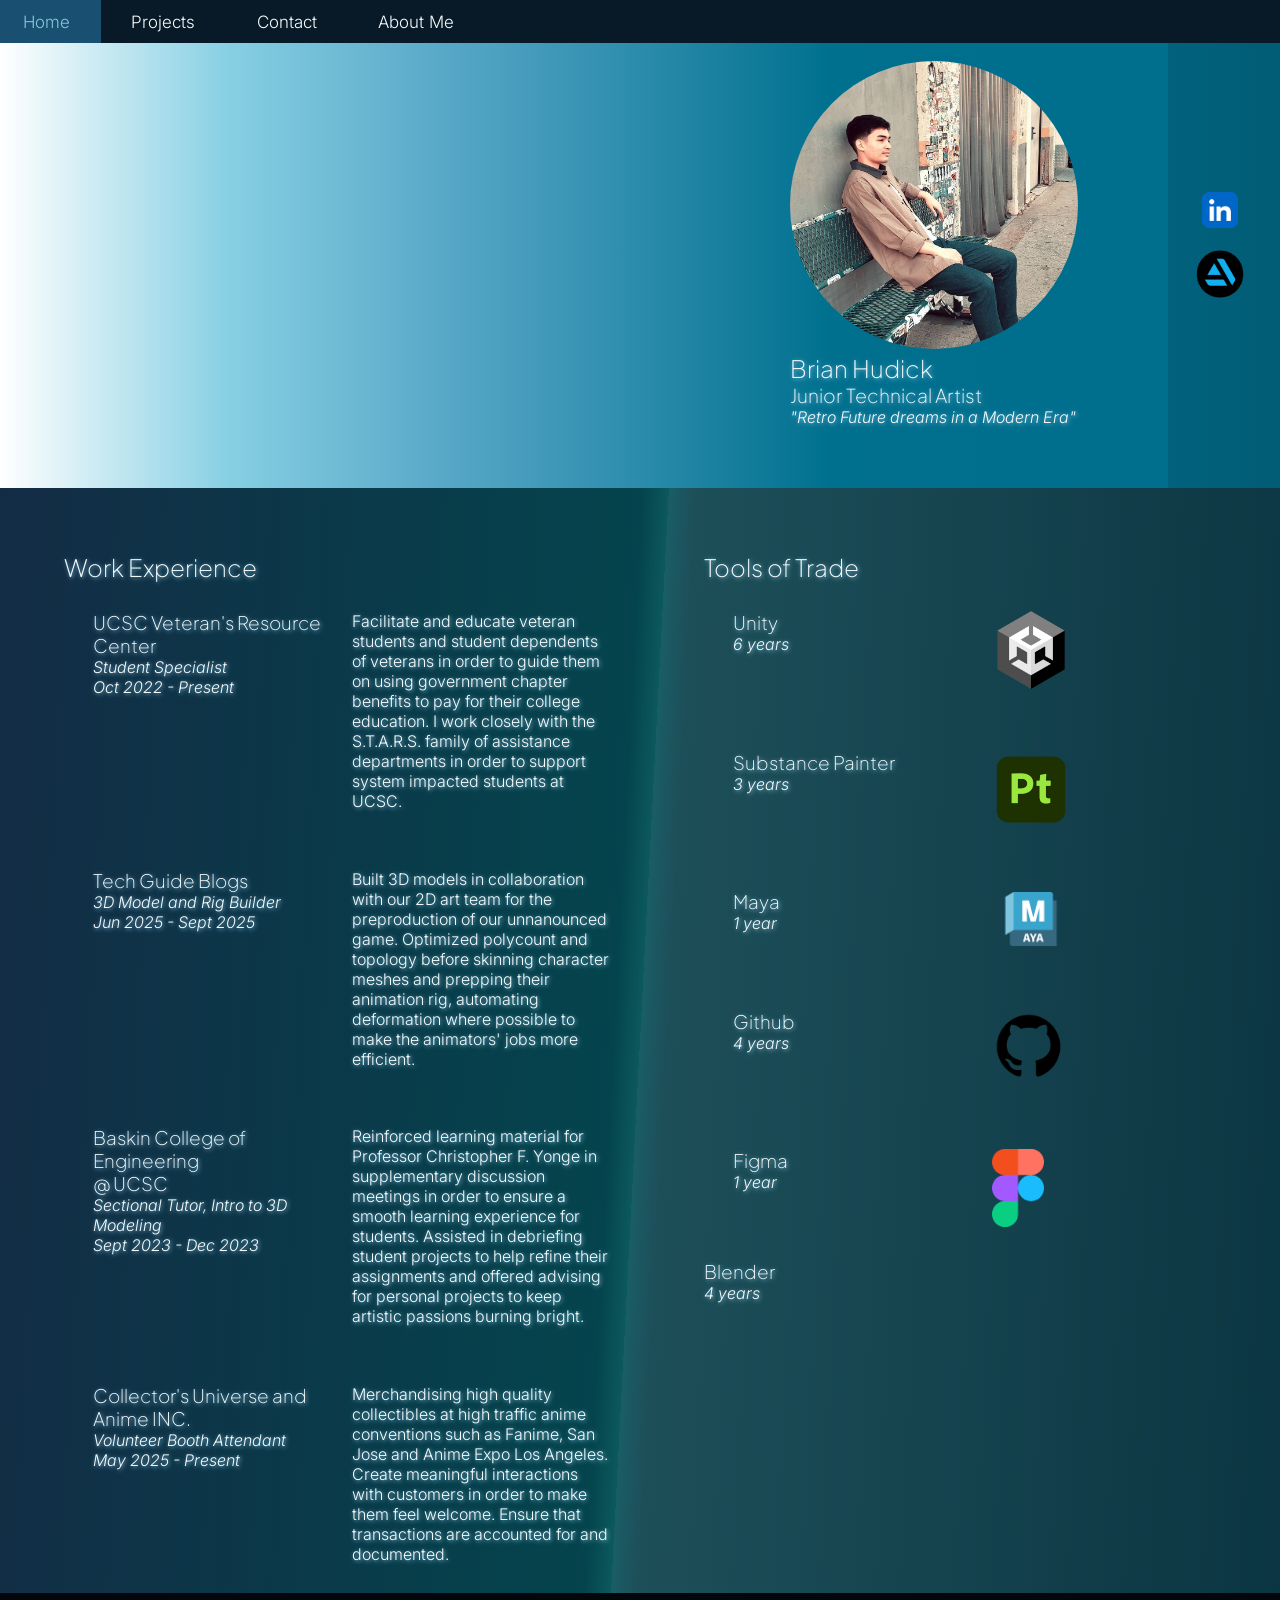
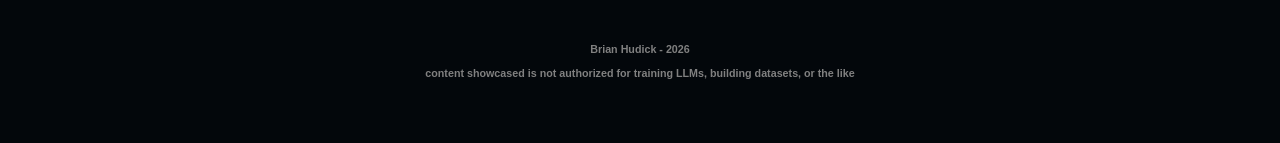
==== index.html @ d1c99e24 "updated topnav" ====
<!DOCTYPE html>
<html>
<head>
	<!-- This title is used for tabs and bookmarks -->
	<title>Portfolio of Brian Hudick</title>

	<!-- Use UTF character set, a good idea with any webpage -->
  <meta charset="UTF-8" />
	<!-- Set viewport so page remains consistently scaled w narrow devices -->
  <meta name="viewport" content="width=device-width, initial-scale=1.0" />
	<!-- Include a sitewide CSS file for consistent styling across the site -->
	<link rel="stylesheet" type="text/css" href="../css/site.css">
	<!-- Experiment-specifc CSS file for any special styling of this particular page -->
	<link rel="stylesheet" type="text/css" href="../css/homepage.css">

    <link rel="preconnect" href="https://fonts.googleapis.com">
    <link rel="preconnect" href="https://fonts.gstatic.com" crossorigin>
    <link href="https://fonts.googleapis.com/css2?family=Inter:ital,opsz,wght@0,14..32,100..900;1,14..32,100..900&family=Plus+Jakarta+Sans:ital,wght@0,200..800;1,200..800&display=swap" rel="stylesheet">
	<!-- Link to javascript file - DEFER waits until all elements are rendered -->
	<script type="text/javascript" src="./js/experiment.js"></script>
</head>
<body>
    <div class="topnav">
        <a class="active" href="#home">Home</a>
        <a href="#news">Projects</a>
        <a href="#contact">Contact</a>
        <a href="../pages/about.html">About Me</a>
    </div>

	<!-- Style this page by changing the CSS in ../css/site.css or css/experiment.css -->
	<main id="content">
		<section class="banner">
			<div class="minor-section">
					
			</div>
            <div class="portait-section">
                <!-- Note that all filenames use lowercase and no spaces -->
                    <div class="image-wrapper" style="justify-content: center; width: 100%;">
                        <img class="circle-img" src="../images/portrait.jpg" width= 100%>
                    </div>
                    <div style="justify-content: center;">
                        <h1>Brian Hudick</h1>
                        <h2>Junior Technical Artist</h2>
                        <i>"Retro Future dreams in a Modern Era"</i>
                    </div>
            </div>
            <div class="link-section">
                    <a href="https://www.linkedin.com/in/brian-a-hudick/" title="linkedin" target="_blank" rel="noopener noreferrer">
                        <img class= "clickable-icon"src="../images/LinkedIn-Logo.png"></img>
                    </a>

                    <a href="https://www.artstation.com/rye_089" title="artstation" target="_blank" rel="noopener noreferrer">
                        <img class= "clickable-icon"src="../images/Artstation-Logo-Black.png" ></img>
                    </a>
            </div>

		</section>
        <section class = "two-column">

            <div class="list-container">
                <h1>Work Experience</h1>
                <div class="list-item">
                    <div>
                        <h3>UCSC Veteran's Resource Center</h3>
                        <i>Student Specialist<br>Oct 2022 - Present</i>
                    </div>
                    <div>
                        <p>Facilitate and educate veteran students and student dependents of veterans in order to guide them on using government chapter benefits to pay for their college education. I work closely with the S.T.A.R.S. family of assistance departments in order to support system impacted students at UCSC.</p>
                    </div>
                </div>

                <div class="list-item">
                    <div>
                        <h3>Tech Guide Blogs</h3>
                        <i>3D Model and Rig Builder<br>Jun 2025 - Sept 2025</i>
                    </div>
                    <div>
                        <p>Built 3D models in collaboration with our 2D art team for the preproduction of our unnanounced game. Optimized polycount and topology before skinning character meshes and prepping their animation rig, automating deformation where possible to make the animators' jobs more efficient.</p>
                    </div>
                </div>

                <div class="list-item">
                    <div>
                        <h3>Baskin College of Engineering<br>@ UCSC</h3>
                        <i>Sectional Tutor, Intro to 3D Modeling <br> Sept 2023 - Dec 2023</i>
                    </div>
                    <div>
                        <p>Reinforced learning material for Professor Christopher F. Yonge in supplementary discussion meetings in order to ensure a smooth learning experience for students. Assisted in debriefing student projects to help refine their assignments and offered advising for personal projects to keep artistic passions burning bright.</p>
                    </div>
                </div>

                <div class="list-item">
                    <div>
                        <h3>Collector's Universe and Anime INC.</h3>
                        <i>Volunteer Booth Attendant<br> May 2025 - Present</i>
                    </div>
                    <div>
                        <p>Merchandising high quality collectibles at high traffic anime conventions such as Fanime, San Jose and Anime Expo Los Angeles. Create meaningful interactions with customers in order to make them feel welcome. Ensure that transactions are accounted for and documented.</p>
                    </div>
                </div>
            </div>
            <div class="list-container">
                <h1>Tools of Trade</h1>
                <div class="list-item">
                    <div>
                        <h3>Unity</h3>
                        <i>6 years</i>
                    </div>
                    <div>
                        <img src="../images/Unity-logo.png" alt="unity logo" width="30%">
                    </div>
                </div>

                <div class="list-item">
                    <div>
                        <h3>Substance Painter</h3>
                        <i>3 years</i>
                    </div>
                    <div>
                        <img src="../images/substance-logo.png" alt="substance logo" width="30%">
                    </div>
                </div>

                <div class="list-item">
                    <div>
                        <h3>Maya</h3>
                        <i>1 year</i>
                    </div>
                    <div>
                        <img src="../images/maya-logo.png" alt="maya logo" width="30%">
                    </div>
                </div>

                <div class="list-item">
                    <div>
                        <h3>Github</h3>
                        <i>4 years</i>
                    </div>
                    <div>
                        <img src="../images/github_logo.png" alt="github logo" width="30%">
                    </div>
                </div>

                <div class="list-item">
                    <div>
                        <h3>Figma</h3>
                        <i>1 year</i>
                    </div>
                    <div>
                        <img src="../images/figma-logo.png" alt="figma logo" width="20%">
                    </div>
                </div>

                <h3>Blender</h3>
                <i>4 years</i>
                
            </div>
        </section>
        <section id="footer">
            <div>
                <h6>Brian Hudick - 2026<br><br>
                content showcased is not authorized for training LLMs, building datasets, or the like</h6>
            </div>
        </section>
	</main>
</body>
</html>
---- css/site.css ----
html, body {
  margin: 0;
  padding: 0;
  height: 100%;
}

body{
  background: rgb(51,3,155);
  background: linear-gradient(0deg, rgba(51,3,155,1) 0%, rgba(50,57,130,1) 22%, rgba(14,5,49,1) 100%);
}

h1, h2, h3 {
  margin: 0;
  padding: 0;
  /* font-size: 1.2em; */
  font-family: "Plus Jakarta Sans";
  font-weight: lighter;
  color: #F6FBFC;
  text-shadow: #89C4E0 1px 1px 4px;
}



p{
  margin: 0;
  padding: 0;
  /* font-size: 1.2em; */
  font-family: "Inter";
  font-weight: 300;
  color: #F6FBFC;
  text-shadow: #89C4E0 1px 1px 4px;

}

i{
  margin: 0;
  padding: 0;
  /* font-size: 1.2em; */
  font-family: "Inter";
  font-weight: 300;
  color: #F6FBFC;
  text-shadow: #89C4E0 1px 1px 4px;

}

#content {
  width: 100vw;
  margin: 0px;
  padding: 0px;
  justify-content: center;
  font-family: sans-serif;
}

.circle-img {

    margin-left: auto;
    margin-right: auto;
    border-radius: 50%;
    object-fit: none;
    object-position: 0% 40%;
}

/* Add a black background color to the top navigation */
.topnav {
  background-color: #081927;
  overflow: hidden;
  width: 120%;
  margin-left: -0.6%;
  margin-right: -10%;
  margin-top: 0%;
  position: fixed;
  top: 0;
}

/* Style the links inside the navigation bar */
.topnav a {
  float: inline-start ;
  color: #F6FBFC;
  font-family: "Inter";
  font-weight: 300;
  text-align: center;
  padding: 0.75% 2%;
  text-decoration: none;
  font-size: 17px;
}

.topnav a:visited{
    color: #F6FBFC;
    background-color: transparent;
    text-decoration: none;
  }

/* Change the color of links on hover */
.topnav a:hover {
  background-color: #F6FBFC;
  color: #03070B;
}

/* Add a color to the active/current link */
.topnav a.active {
  background-color: #194F70;
  color: #89C4E0;
}


.minor-section {
  
  width: 65%;
}

.minor-section h2 {
  font-size: 1.2em;
}

.portait-section {
  display: flex;
  flex-direction: column;
  padding: 10px;
  justify-content: center;
  width: 30%;
}

.portait-section h1{
    justify-content: center;
}

.clickable-icon{
    aspect-ratio: 1/1;
    width: 100%;
    height: auto;

}
.link-section {
  display: flex;
  justify-content: center;
  flex-direction: column;
  padding: 30px;
  width: 5%;
  
}

#footer{
  display: flex;
  flex-direction: row;
  justify-content: center;
  background: #03070B;
  color: gray;
  padding-top: 2%;
  padding-bottom: 3%;
  text-align: center;
  font-family: "verdana", sans-serif;

}

.portait-section h2{
  font-size: 1.2em;
}

/* Set the image to be responsive */
.image-wrapper img {
    aspect-ratio: 1/1;
    width: 80%;
    object-fit: cover;
    overflow: hidden;
    justify-content: right;
}

/* Set the canvas element to be the full size of the container */
canvas {
  width: 100%;
  height: 100%;
}

.fullscreen-box {
  display: flex;
  justify-content: flex-end; /* Aligns the button to the right */
  margin-top: 0.25em;
}

.fullscreen-box button {
  font-size: 0.6em;
}




body.is-fullscreen #canvas-container {
  position: fixed; /* Use 'fixed' instead of 'absolute' to ensure it covers the entire screen */
  top: 0;
  left: 0; /* Add 'left: 0' to align it properly to the top-left corner */
  width: 100vw !important;
  height: 100vh !important;
  margin: 0; /* Remove any default margins */
  z-index: 1000; /* Ensure it's above other content */
}
---- css/homepage.css ----
.image-wrapper {
  width: 100%x;
  padding: 0;
  border-radius: 10px;
  overflow: hidden;
}

.two-column {
  display: flex;
  flex-direction: row;
  justify-content: center;
  background: linear-gradient(93deg,rgba(19, 44, 69, 1) 0%, rgba(4, 68, 77, 1) 48%, rgba(12, 89, 92, 1) 50%, rgba(26, 93, 102, 1) 50%, rgba(29, 79, 89, 1) 52%, rgba(11, 53, 66, 1) 100%);
}

.banner {
  margin: 0px 0;
  display: flex;
  flex-direction: row;
  background: rgb(0,0,0);
  padding-top: 4%;
  padding-bottom: 4%;
  background: #ffffff;
  background: linear-gradient(90deg,rgba(255, 255, 255, 1) 0%, rgba(134, 207, 227, 1) 18%, rgba(87, 167, 199, 1) 35%, rgba(0, 112, 143, 1) 65%, rgba(0, 110, 141, 1) 91.25%, rgba(1, 98, 125, 1) 91.25%, rgba(1, 92, 117, 1) 100%);
}

.two-column>*:nth-child(1) {
  flex: 1;
}

.two-column>*:nth-child(2) {
  flex: 1;
}

.list-container{
  display: flex;
  flex-direction: column;
  padding-left: 5%;
  padding-top: 5%;
}

.list-item{
  display: flex;
  justify-content: left;
  flex-direction: row;
  padding: 5%;
}

.list-item>*:nth-child(1) {
  flex: 1;
}

.list-item>*:nth-child(2) {
  flex: 1;
}
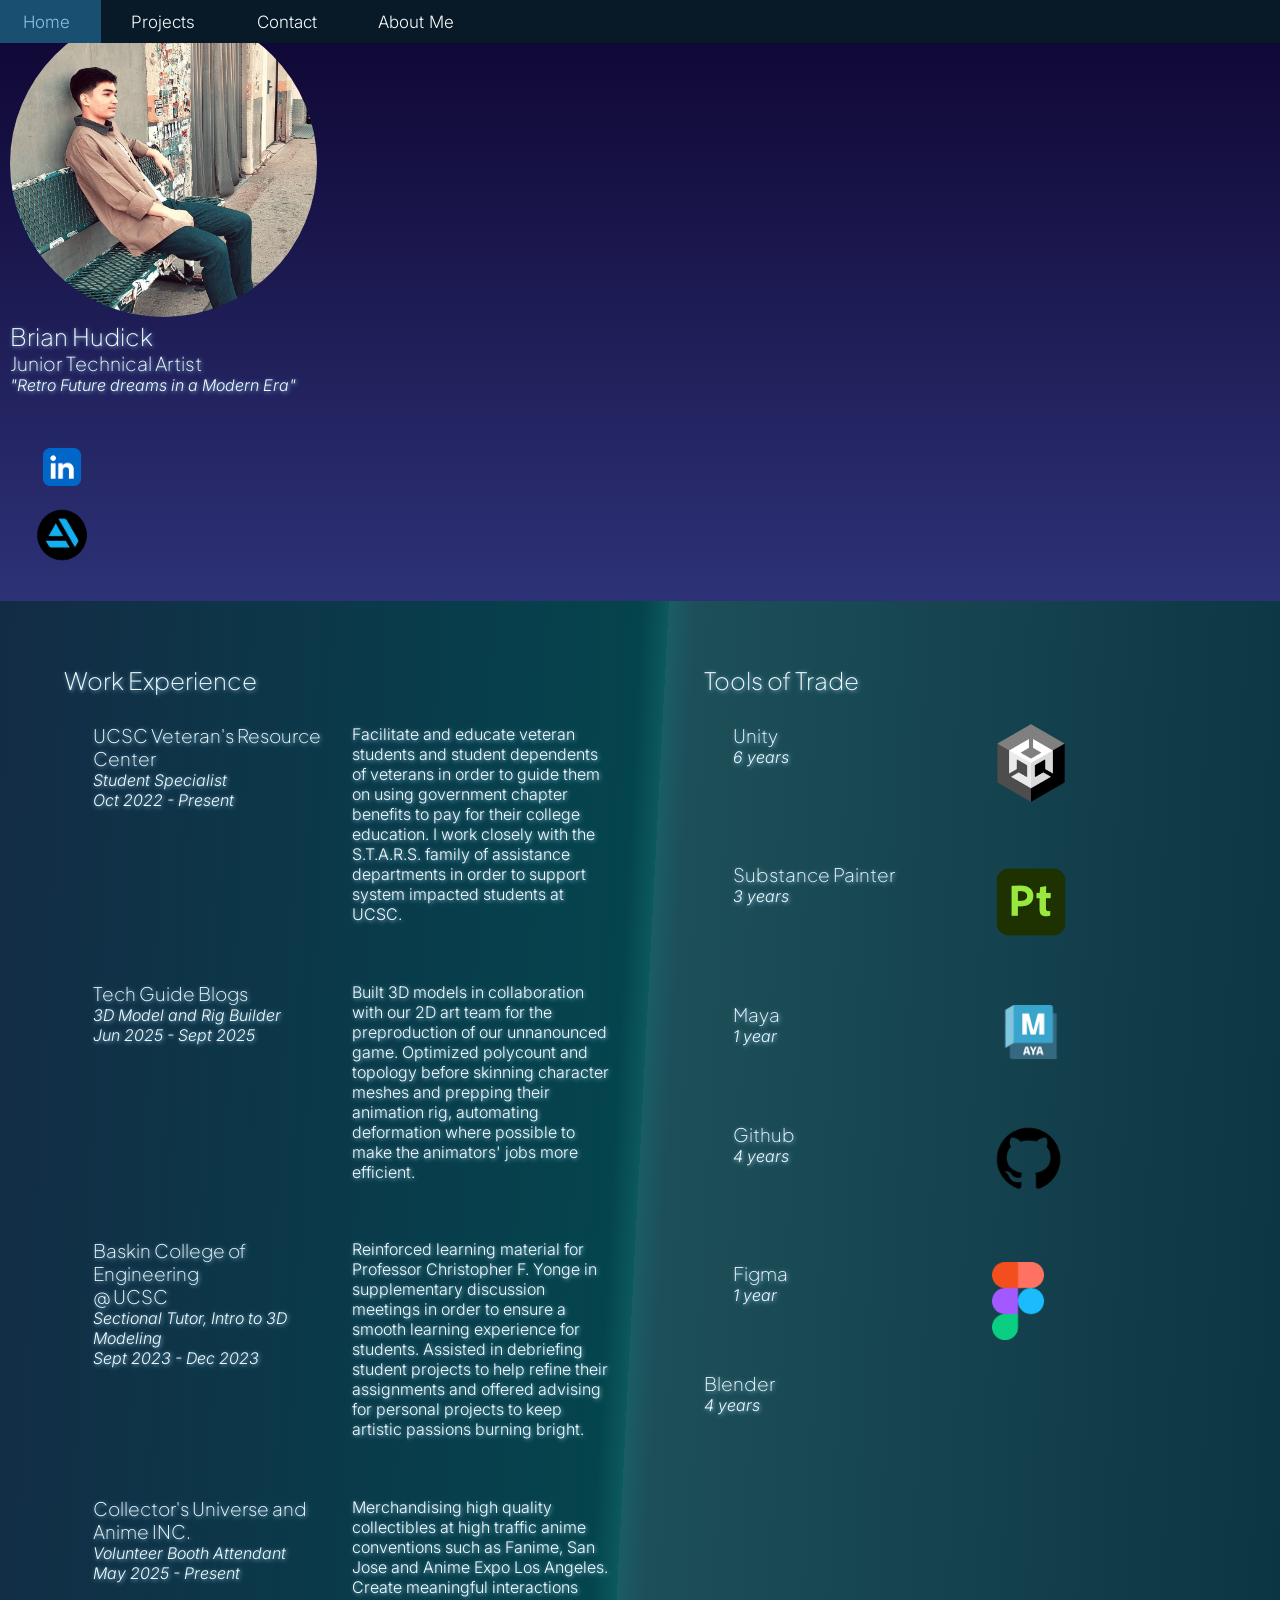
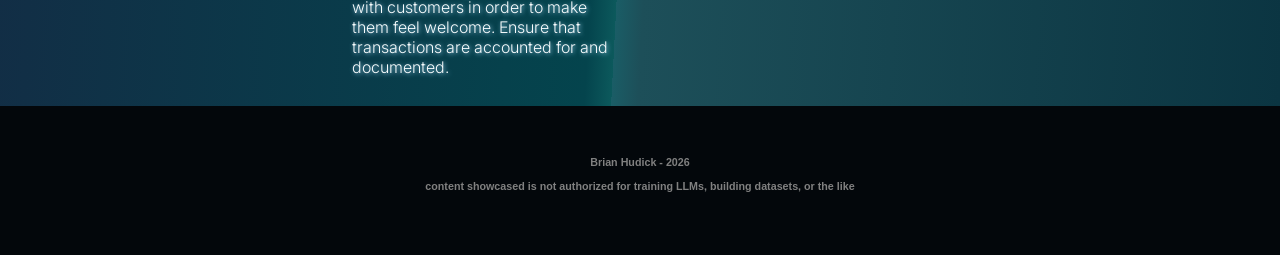
==== commit 490c0c68: "finished about description" ====
--- a/index.html
+++ b/index.html
@@ -11,7 +11,7 @@
 	<!-- Include a sitewide CSS file for consistent styling across the site -->
 	<link rel="stylesheet" type="text/css" href="../css/site.css">
 	<!-- Experiment-specifc CSS file for any special styling of this particular page -->
-	<link rel="stylesheet" type="text/css" href="../css/homepage.css">
+	<link rel="stylesheet" type="text/css" href="../css/about.css">
 
     <link rel="preconnect" href="https://fonts.googleapis.com">
     <link rel="preconnect" href="https://fonts.gstatic.com" crossorigin>
--- a/css/site.css
+++ b/css/site.css
@@ -103,10 +103,10 @@
 }
 
 
-.minor-section {
-  
-  width: 65%;
-}
+  .minor-section {
+    
+    width: 65%;
+  }
 
 .minor-section h2 {
   font-size: 1.2em;
--- a/css/about.css
+++ b/css/about.css
@@ -0,0 +1,55 @@
+
+.image-wrapper {
+  width: 100%x;
+  padding: 0;
+  border-radius: 10px;
+  overflow: hidden;
+}
+
+
+.two-column {
+  display: flex;
+  flex-direction: row;
+  justify-content: center;
+  background: linear-gradient(93deg,rgba(19, 44, 69, 1) 0%, rgba(4, 68, 77, 1) 48%, rgba(12, 89, 92, 1) 50%, rgba(26, 93, 102, 1) 50%, rgba(29, 79, 89, 1) 52%, rgba(11, 53, 66, 1) 100%);
+}
+
+.profile {
+  margin: 0px 0;
+  display: flex;
+  flex-direction: row;
+  background: rgb(162, 74, 74);
+  padding-top: 10%;
+  padding-bottom: 10%;
+  padding-left: 5%;
+}
+
+.two-column>*:nth-child(1) {
+  flex: 1;
+}
+
+.two-column>*:nth-child(2) {
+  flex: 1;
+}
+
+.list-container{
+  display: flex;
+  flex-direction: column;
+  padding-left: 5%;
+  padding-top: 5%;
+}
+
+.list-item{
+  display: flex;
+  justify-content: left;
+  flex-direction: row;
+  padding: 5%;
+}
+
+.list-item>*:nth-child(1) {
+  flex: 1;
+}
+
+.list-item>*:nth-child(2) {
+  flex: 1;
+}
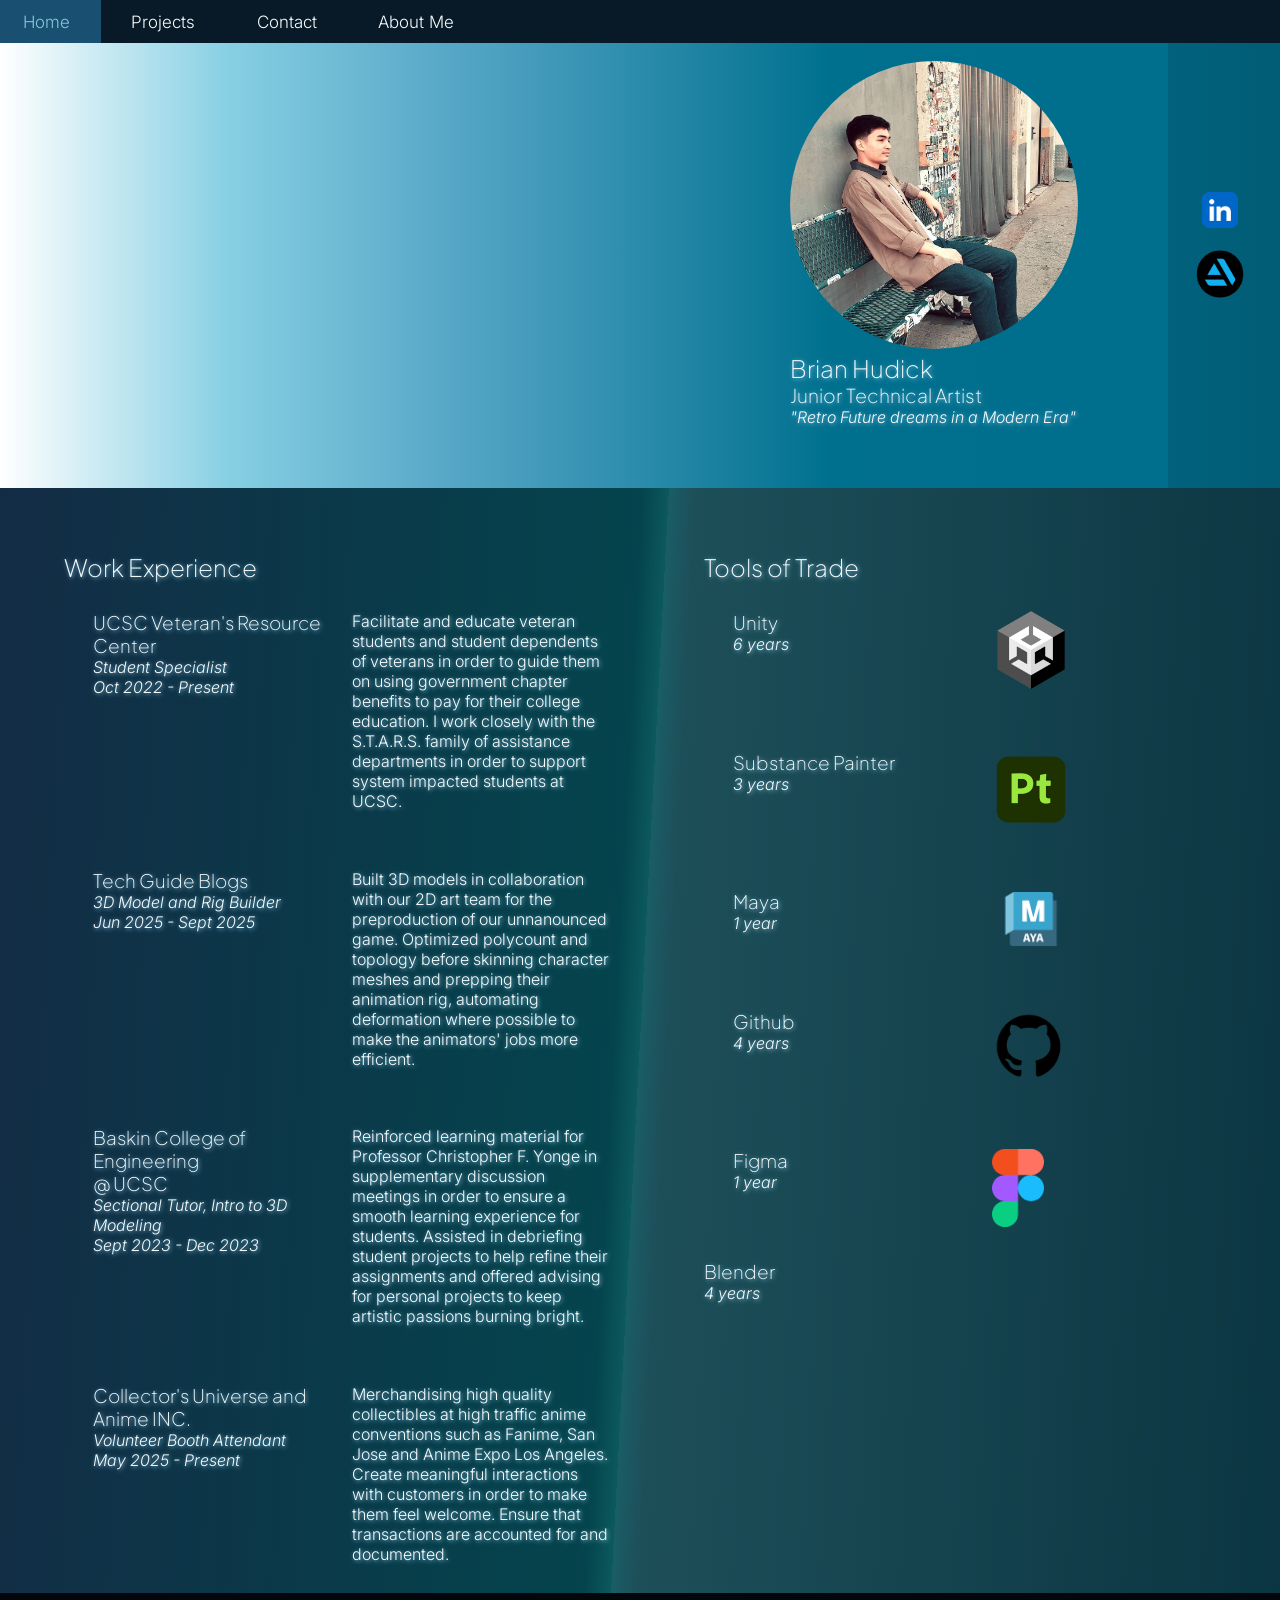
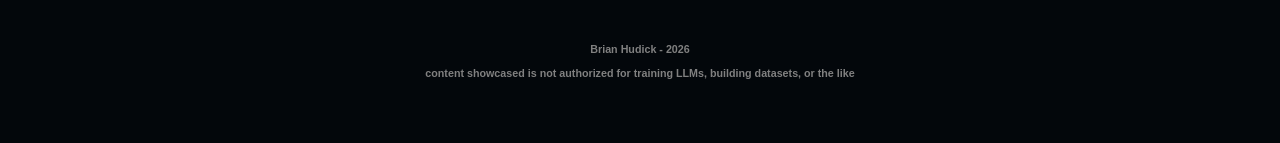
==== commit c9ed8e86: "Revert "finished about description" This reverts commit 490c0c6801356b7d736105f1b530ad9464459f97." ====
--- a/index.html
+++ b/index.html
@@ -11,7 +11,7 @@
 	<!-- Include a sitewide CSS file for consistent styling across the site -->
 	<link rel="stylesheet" type="text/css" href="../css/site.css">
 	<!-- Experiment-specifc CSS file for any special styling of this particular page -->
-	<link rel="stylesheet" type="text/css" href="../css/about.css">
+	<link rel="stylesheet" type="text/css" href="../css/homepage.css">
 
     <link rel="preconnect" href="https://fonts.googleapis.com">
     <link rel="preconnect" href="https://fonts.gstatic.com" crossorigin>
--- a/css/site.css
+++ b/css/site.css
@@ -103,10 +103,10 @@
 }
 
 
-  .minor-section {
-    
-    width: 65%;
-  }
+.minor-section {
+  
+  width: 65%;
+}
 
 .minor-section h2 {
   font-size: 1.2em;
--- a/css/homepage.css
+++ b/css/homepage.css
@@ -0,0 +1,55 @@
+
+.image-wrapper {
+  width: 100%x;
+  padding: 0;
+  border-radius: 10px;
+  overflow: hidden;
+}
+
+.two-column {
+  display: flex;
+  flex-direction: row;
+  justify-content: center;
+  background: linear-gradient(93deg,rgba(19, 44, 69, 1) 0%, rgba(4, 68, 77, 1) 48%, rgba(12, 89, 92, 1) 50%, rgba(26, 93, 102, 1) 50%, rgba(29, 79, 89, 1) 52%, rgba(11, 53, 66, 1) 100%);
+}
+
+.banner {
+  margin: 0px 0;
+  display: flex;
+  flex-direction: row;
+  background: rgb(0,0,0);
+  padding-top: 4%;
+  padding-bottom: 4%;
+  background: #ffffff;
+  background: linear-gradient(90deg,rgba(255, 255, 255, 1) 0%, rgba(134, 207, 227, 1) 18%, rgba(87, 167, 199, 1) 35%, rgba(0, 112, 143, 1) 65%, rgba(0, 110, 141, 1) 91.25%, rgba(1, 98, 125, 1) 91.25%, rgba(1, 92, 117, 1) 100%);
+}
+
+.two-column>*:nth-child(1) {
+  flex: 1;
+}
+
+.two-column>*:nth-child(2) {
+  flex: 1;
+}
+
+.list-container{
+  display: flex;
+  flex-direction: column;
+  padding-left: 5%;
+  padding-top: 5%;
+}
+
+.list-item{
+  display: flex;
+  justify-content: left;
+  flex-direction: row;
+  padding: 5%;
+}
+
+.list-item>*:nth-child(1) {
+  flex: 1;
+}
+
+.list-item>*:nth-child(2) {
+  flex: 1;
+}
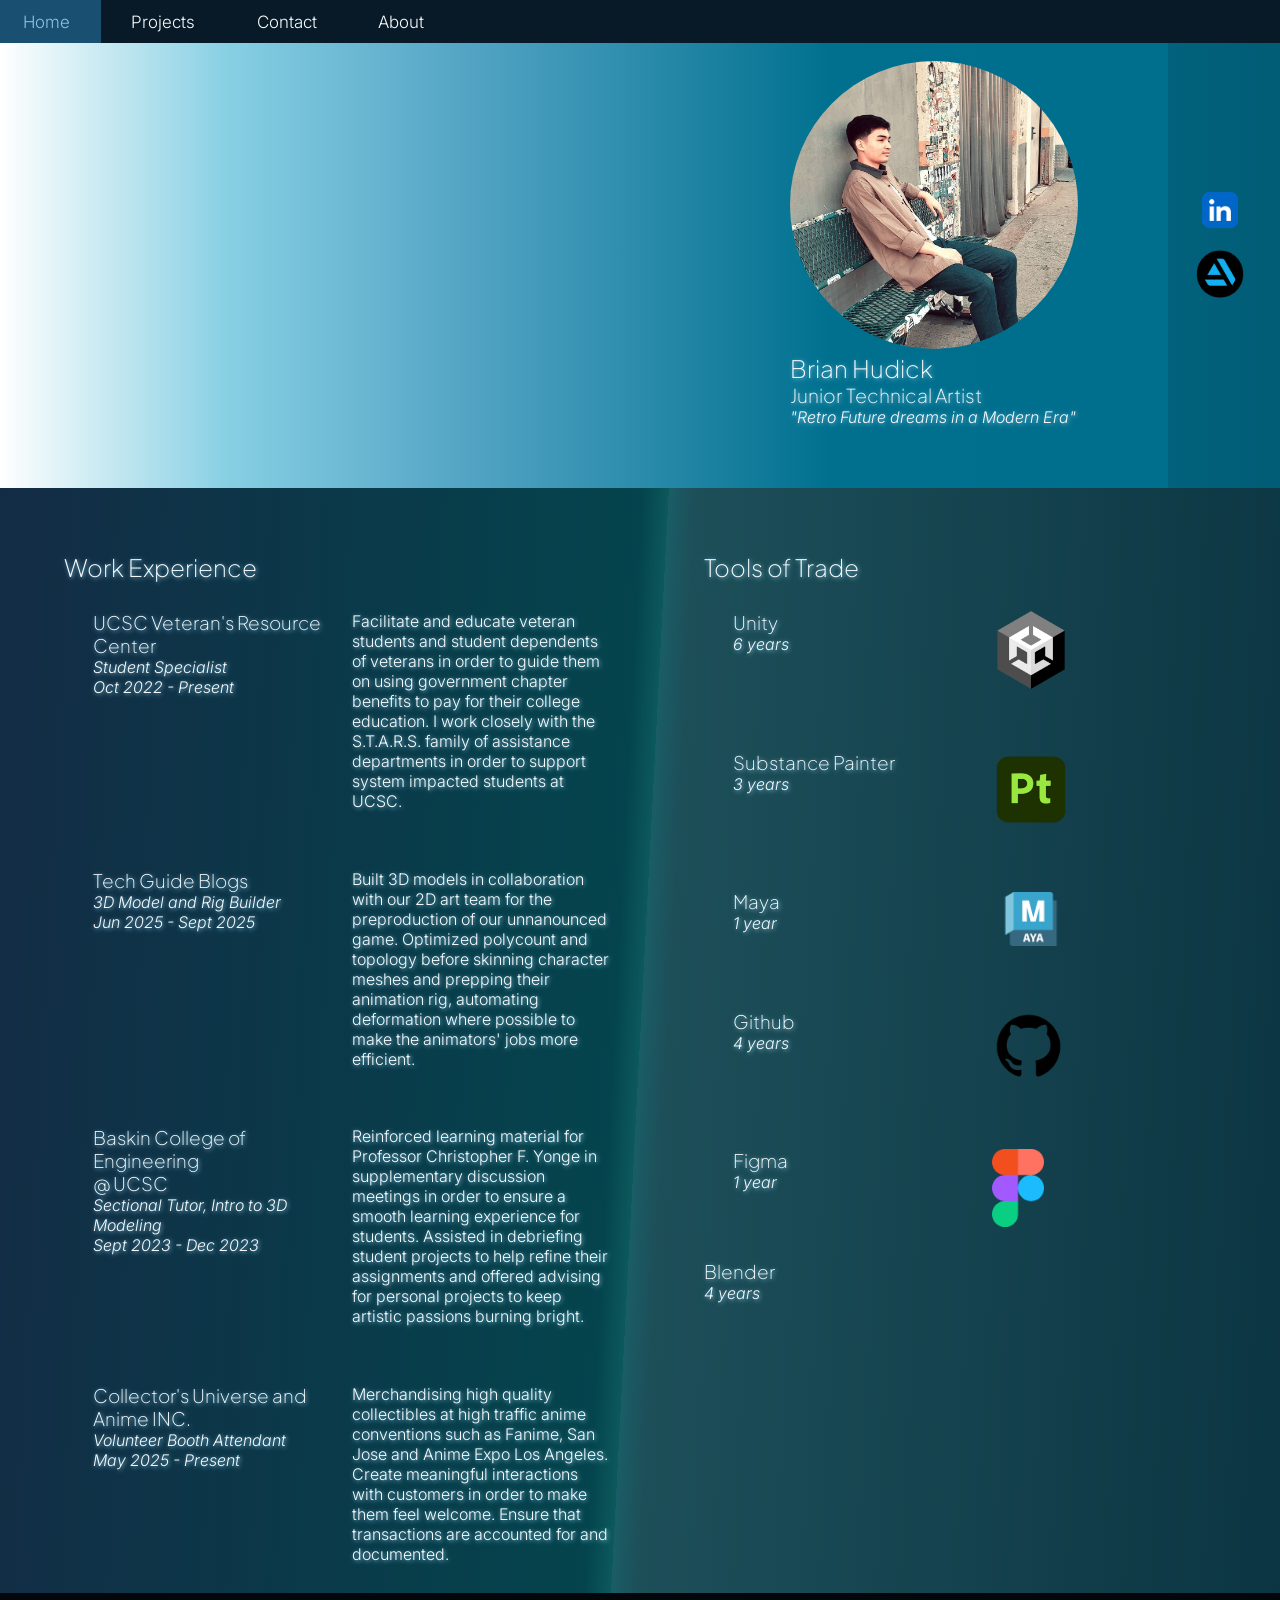
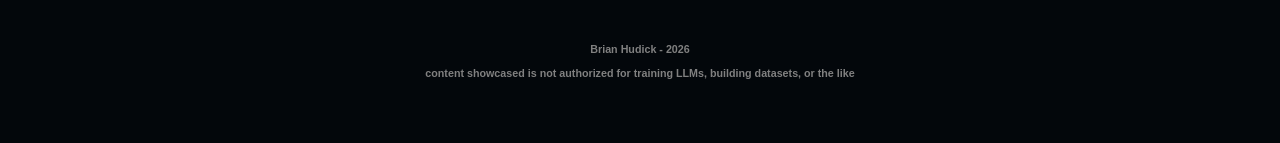
==== commit 864f519a: "current working build" ====
--- a/index.html
+++ b/index.html
@@ -21,10 +21,10 @@
 </head>
 <body>
     <div class="topnav">
-        <a class="active" href="#home">Home</a>
+        <a class="active" href="../index.html">Home</a>
         <a href="#news">Projects</a>
-        <a href="#contact">Contact</a>
-        <a href="../pages/about.html">About Me</a>
+        <a href="../pages/about.html">Contact</a>
+        <a href="../pages/about.html">About</a>
     </div>
 
 	<!-- Style this page by changing the CSS in ../css/site.css or css/experiment.css -->
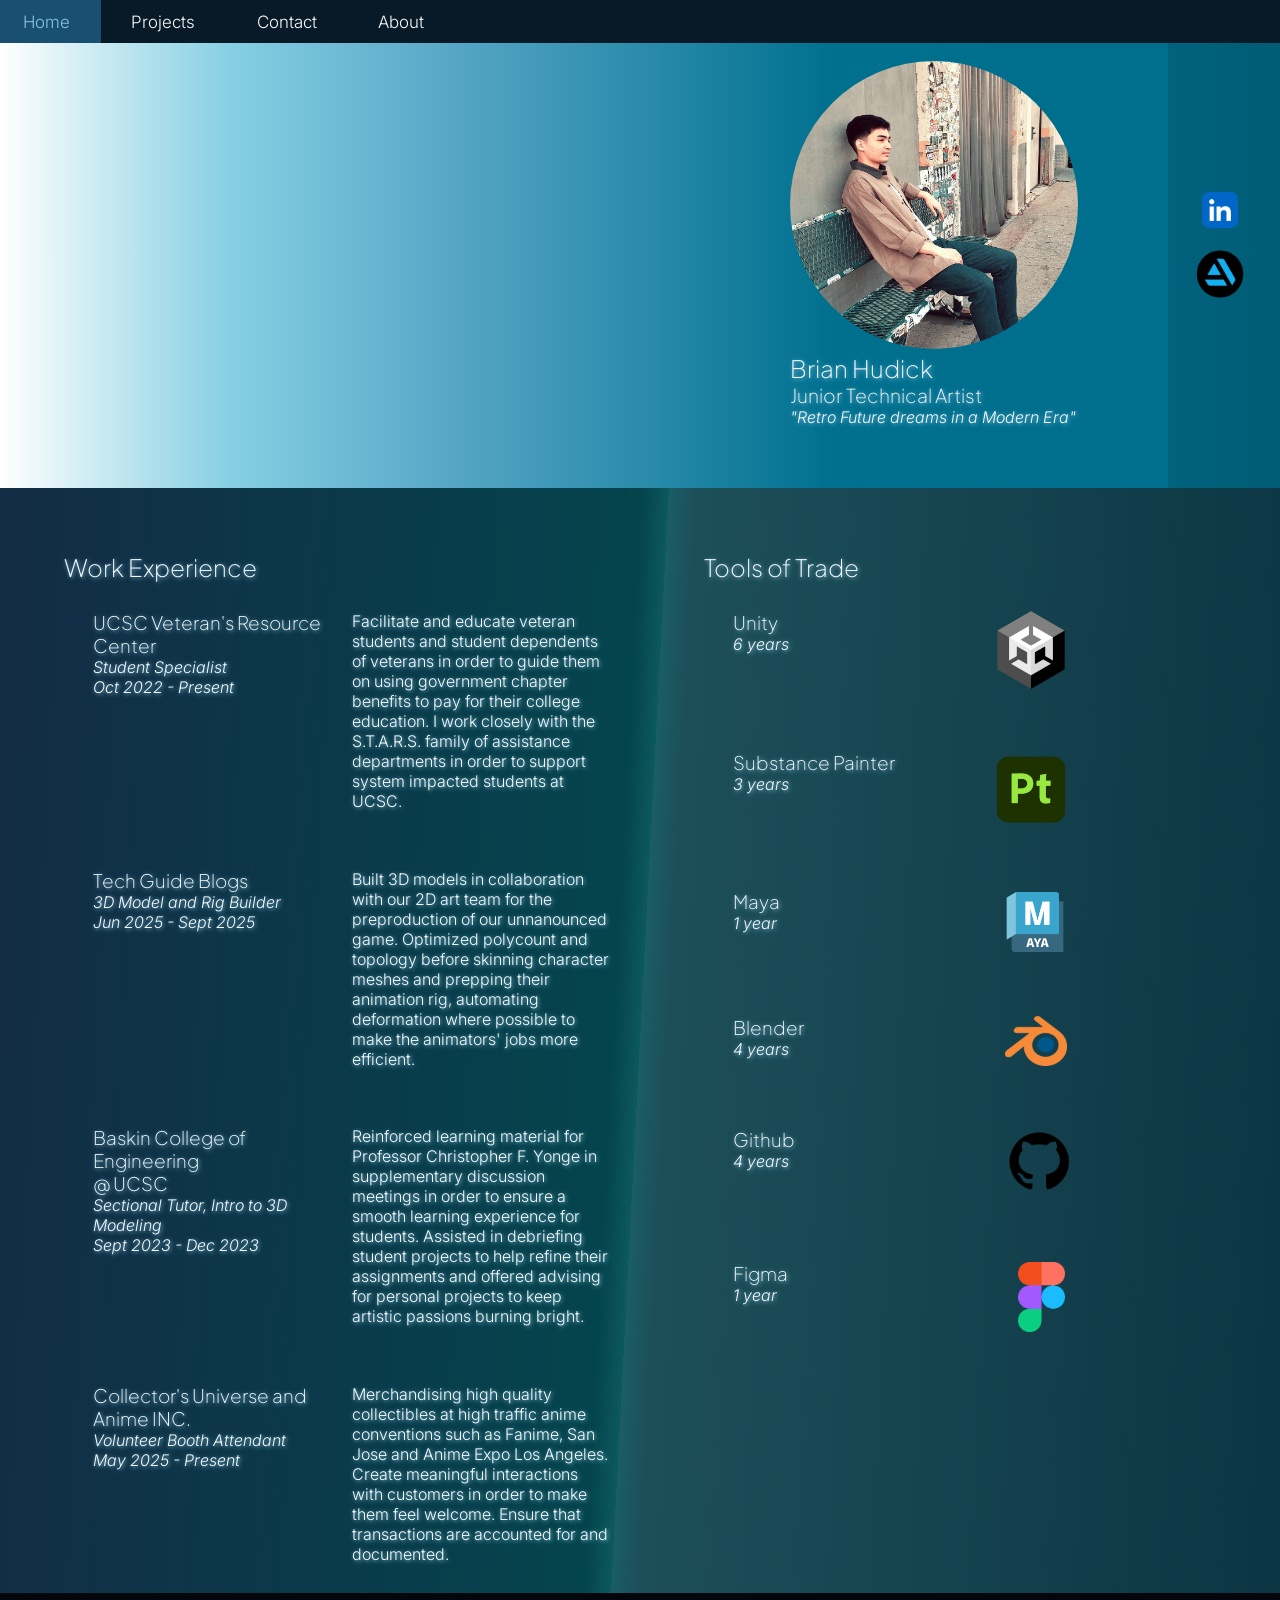
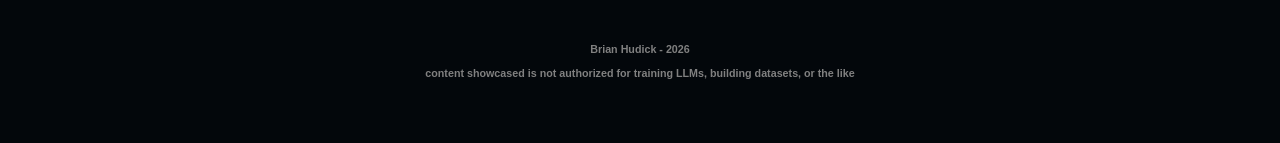
==== commit 9e9c0715: "finished home page" ====
--- a/index.html
+++ b/index.html
@@ -23,7 +23,7 @@
     <div class="topnav">
         <a class="active" href="../index.html">Home</a>
         <a href="#news">Projects</a>
-        <a href="../pages/about.html">Contact</a>
+        <a href="../pages/contact.html">Contact</a>
         <a href="../pages/about.html">About</a>
     </div>
 
@@ -127,7 +127,17 @@
                         <i>1 year</i>
                     </div>
                     <div>
-                        <img src="../images/maya-logo.png" alt="maya logo" width="30%">
+                        <img src="../images/maya-logo.png" alt="maya logo" width="33%">
+                    </div>
+                </div>
+
+                <div class="list-item">
+                    <div>
+                        <h3>Blender</h3>
+                        <i>4 years</i>
+                    </div>
+                    <div>
+                        <img style="padding-left: 5%;" src="../images/blender-logo.png" alt="maya logo" width="24%">
                     </div>
                 </div>
 
@@ -137,7 +147,7 @@
                         <i>4 years</i>
                     </div>
                     <div>
-                        <img src="../images/github_logo.png" alt="github logo" width="30%">
+                        <img style="padding-left: 5%;" src="../images/github_logo.png" alt="github logo" width="28%">
                     </div>
                 </div>
 
@@ -147,12 +157,11 @@
                         <i>1 year</i>
                     </div>
                     <div>
-                        <img src="../images/figma-logo.png" alt="figma logo" width="20%">
+                        <img style="padding-left: 10%" src="../images/figma-logo.png" alt="figma logo" width="18%">
                     </div>
                 </div>
 
-                <h3>Blender</h3>
-                <i>4 years</i>
+
                 
             </div>
         </section>
--- a/css/site.css
+++ b/css/site.css
@@ -128,8 +128,16 @@
     aspect-ratio: 1/1;
     width: 100%;
     height: auto;
-
-}
+    transition: 0.1s;
+}
+
+.clickable-icon:hover {
+  transform: translateY(-2px);
+  border-radius: 90%;        /* Makes it a circle */
+  box-shadow: 0 0px 10px rgba(0, 0, 0, 0.3); /* Horizontal, vertical, blur, color */
+  scale: 1.1;
+}
+
 .link-section {
   display: flex;
   justify-content: center;
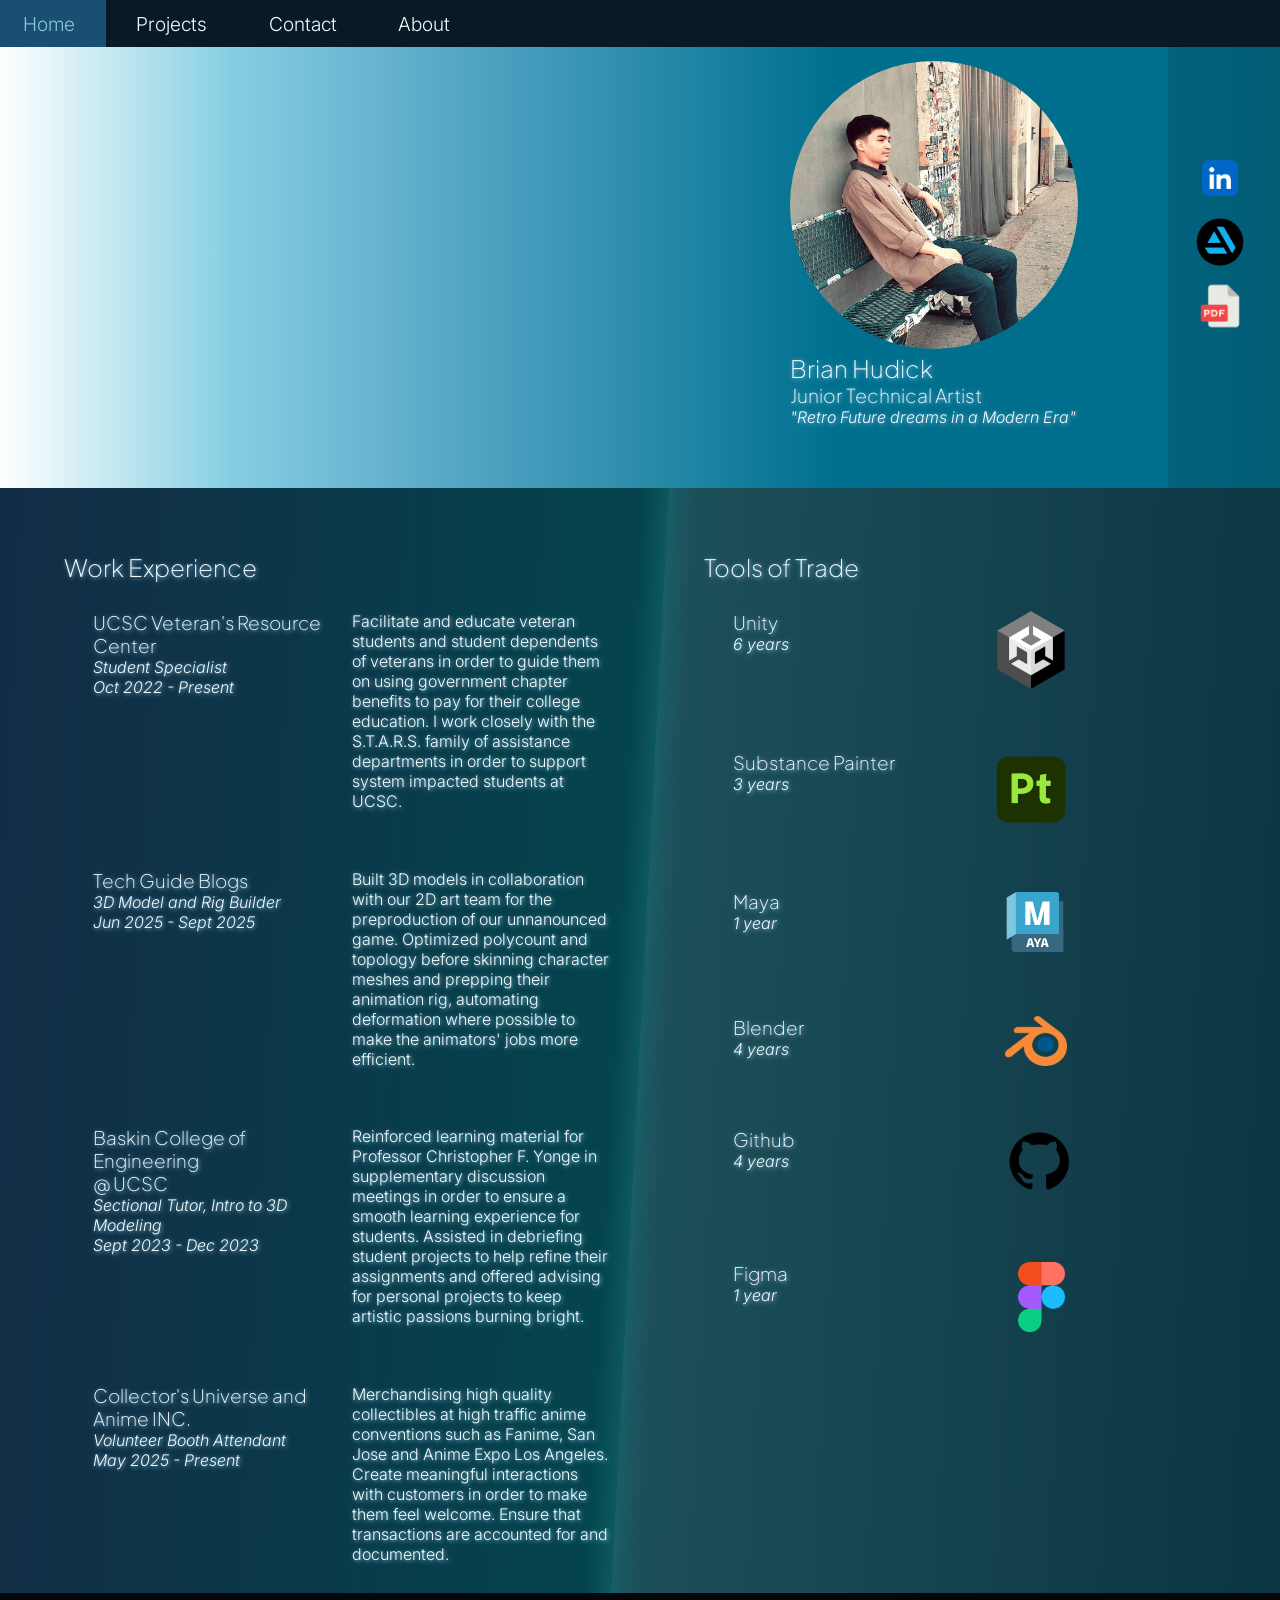
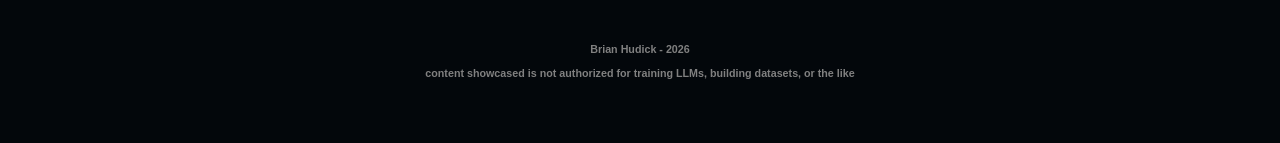
==== commit ae7cb943: "added CV" ====
--- a/index.html
+++ b/index.html
@@ -22,7 +22,7 @@
 <body>
     <div class="topnav">
         <a class="active" href="../index.html">Home</a>
-        <a href="#news">Projects</a>
+        <a href="../pages/projects.html">Projects</a>
         <a href="../pages/contact.html">Contact</a>
         <a href="../pages/about.html">About</a>
     </div>
@@ -45,12 +45,16 @@
                     </div>
             </div>
             <div class="link-section">
-                    <a href="https://www.linkedin.com/in/brian-a-hudick/" title="linkedin" target="_blank" rel="noopener noreferrer">
+                    <a href="https://www.linkedin.com/in/brian-a-hudick/" title="linkedin/brian-a-hudick" target="_blank" rel="noopener noreferrer">
                         <img class= "clickable-icon"src="../images/LinkedIn-Logo.png"></img>
                     </a>
 
-                    <a href="https://www.artstation.com/rye_089" title="artstation" target="_blank" rel="noopener noreferrer">
+                    <a href="https://www.artstation.com/rye_089" title="artstation/BrianHudick" target="_blank" rel="noopener noreferrer">
                         <img class= "clickable-icon"src="../images/Artstation-Logo-Black.png" ></img>
+                    </a>
+
+                    <a href="../images/CV.pdf" title="Brian Hudick CV" target="_blank" rel="noopener noreferrer">
+                        <img class= "clickable-icon"src="../images/PDF.png" ></img>
                     </a>
             </div>
 
--- a/css/site.css
+++ b/css/site.css
@@ -12,7 +12,7 @@
 h1, h2, h3 {
   margin: 0;
   padding: 0;
-  /* font-size: 1.2em; */
+  /*font-size: 1.2rem;*/
   font-family: "Plus Jakarta Sans";
   font-weight: lighter;
   color: #F6FBFC;
@@ -24,7 +24,7 @@
 p{
   margin: 0;
   padding: 0;
-  /* font-size: 1.2em; */
+  font-size: 1rem;
   font-family: "Inter";
   font-weight: 300;
   color: #F6FBFC;
@@ -35,7 +35,7 @@
 i{
   margin: 0;
   padding: 0;
-  /* font-size: 1.2em; */
+  font-size: 1rem;
   font-family: "Inter";
   font-weight: 300;
   color: #F6FBFC;
@@ -70,6 +70,7 @@
   margin-top: 0%;
   position: fixed;
   top: 0;
+  z-index: 100;
 }
 
 /* Style the links inside the navigation bar */
@@ -81,7 +82,7 @@
   text-align: center;
   padding: 0.75% 2%;
   text-decoration: none;
-  font-size: 17px;
+  font-size: 1.2rem;
 }
 
 .topnav a:visited{
@@ -109,7 +110,7 @@
 }
 
 .minor-section h2 {
-  font-size: 1.2em;
+  font-size: 1.2rem;
 }
 
 .portait-section {
@@ -161,7 +162,7 @@
 }
 
 .portait-section h2{
-  font-size: 1.2em;
+  font-size: 1.2rem;
 }
 
 /* Set the image to be responsive */
@@ -186,7 +187,7 @@
 }
 
 .fullscreen-box button {
-  font-size: 0.6em;
+  font-size: 0.6rem;
 }
 
 
